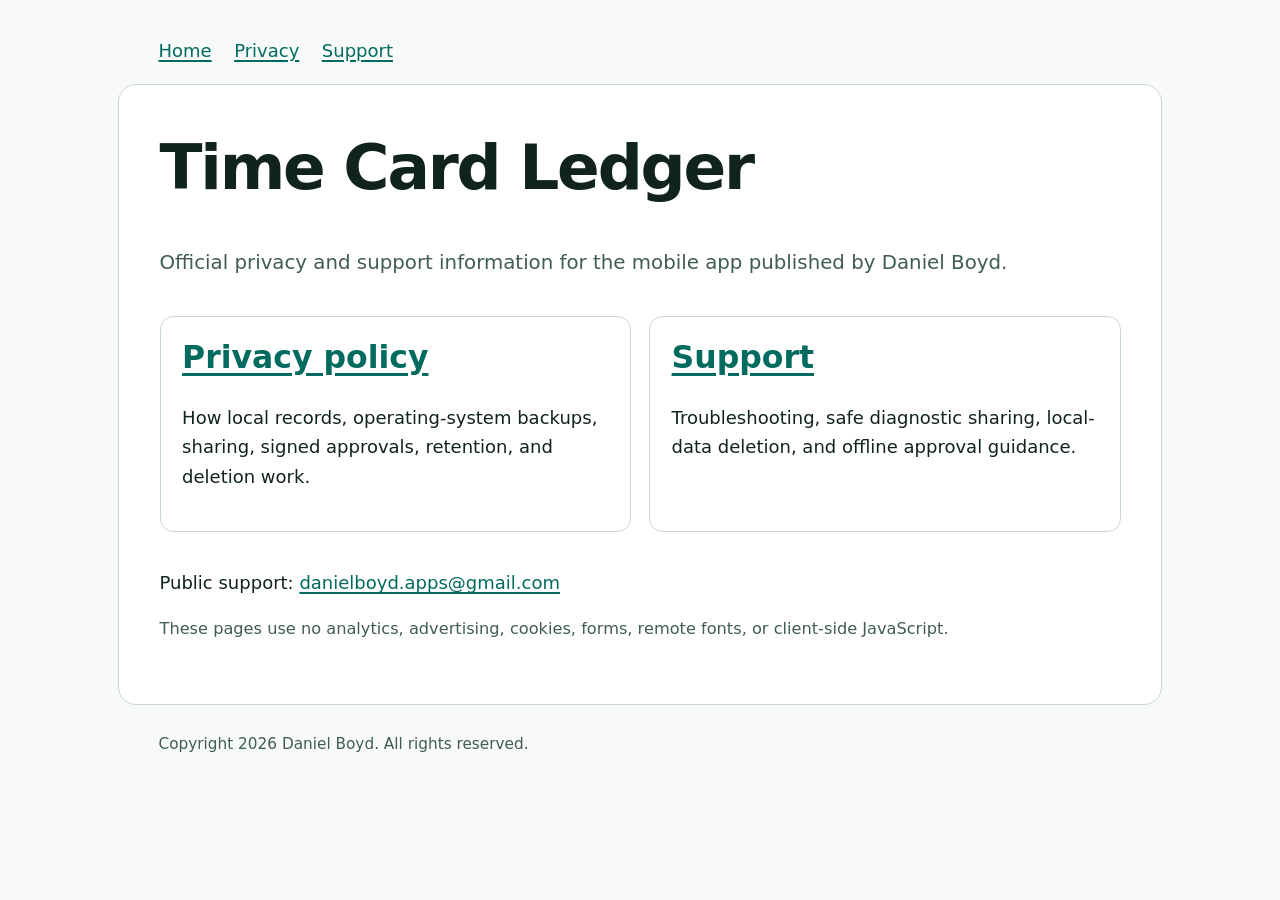
==== index.html @ 68ad3b0f "Publish Time Card Ledger legal and support pages" ====
<!doctype html>
<html lang="en">
<head>
  <meta charset="utf-8">
  <meta name="viewport" content="width=device-width, initial-scale=1">
  <meta name="description" content="Official privacy policy and support information for Time Card Ledger.">
  <title>Time Card Ledger — Legal and support</title>
  <link rel="stylesheet" href="./styles.css">
</head>
<body>
  <a class="skip-link" href="#content">Skip to content</a>
  <header>
    <nav aria-label="Legal pages">
      <ul>
        <li><a aria-current="page" href="./">Home</a></li>
        <li><a href="./privacy/">Privacy</a></li>
        <li><a href="./support/">Support</a></li>
      </ul>
    </nav>
  </header>
  <main id="content">
    <h1>Time Card Ledger</h1>
    <p class="lede">Official privacy and support information for the mobile app published by Daniel Boyd.</p>
    <div class="cards">
      <section class="card">
        <h2><a href="./privacy/">Privacy policy</a></h2>
        <p>How local records, operating-system backups, sharing, signed approvals, retention, and deletion work.</p>
      </section>
      <section class="card">
        <h2><a href="./support/">Support</a></h2>
        <p>Troubleshooting, safe diagnostic sharing, local-data deletion, and offline approval guidance.</p>
      </section>
    </div>
    <p>Public support: <a href="mailto:danielboyd.apps@gmail.com">danielboyd.apps@gmail.com</a></p>
    <p class="meta">These pages use no analytics, advertising, cookies, forms, remote fonts, or client-side JavaScript.</p>
  </main>
  <footer>Copyright 2026 Daniel Boyd. All rights reserved.</footer>
</body>
</html>
---- styles.css ----
:root {
  color-scheme: light dark;
  --background: #f7faf9;
  --surface: #ffffff;
  --text: #10231f;
  --muted: #405c55;
  --border: #c8d8d3;
  --link: #006b5e;
  --focus: #8a3ffc;
}

@media (prefers-color-scheme: dark) {
  :root {
    --background: #091512;
    --surface: #10231f;
    --text: #f3fbf8;
    --muted: #bed2cb;
    --border: #36554d;
    --link: #72e0cd;
    --focus: #d9c2ff;
  }
}

* {
  box-sizing: border-box;
}

html {
  background: var(--background);
  color: var(--text);
  font-family: system-ui, -apple-system, BlinkMacSystemFont, "Segoe UI", sans-serif;
  font-size: 18px;
  line-height: 1.65;
}

body {
  margin: 0;
}

a {
  color: var(--link);
  text-decoration-thickness: 0.1em;
  text-underline-offset: 0.16em;
}

a:focus-visible {
  border-radius: 0.15rem;
  outline: 0.2rem solid var(--focus);
  outline-offset: 0.2rem;
}

.skip-link {
  background: var(--surface);
  left: 1rem;
  padding: 0.65rem 0.85rem;
  position: absolute;
  top: -5rem;
  z-index: 10;
}

.skip-link:focus {
  top: 1rem;
}

header,
main,
footer {
  margin-inline: auto;
  max-width: 58rem;
  padding-inline: clamp(1rem, 4vw, 2.25rem);
}

header {
  padding-block: 2rem 1rem;
}

nav ul {
  display: flex;
  flex-wrap: wrap;
  gap: 0.75rem 1.25rem;
  list-style: none;
  margin: 0;
  padding: 0;
}

main {
  background: var(--surface);
  border: 1px solid var(--border);
  border-radius: 1rem;
  padding-block: clamp(1.25rem, 4vw, 2.5rem);
}

h1,
h2 {
  line-height: 1.2;
}

h1 {
  font-size: clamp(2rem, 7vw, 3.5rem);
  letter-spacing: -0.035em;
  margin-top: 0;
}

h2 {
  font-size: clamp(1.3rem, 4vw, 1.75rem);
  margin-top: 2.25rem;
}

.lede {
  color: var(--muted);
  font-size: 1.1rem;
}

.meta {
  color: var(--muted);
  font-size: 0.9rem;
}

.cards {
  display: grid;
  gap: 1rem;
  grid-template-columns: repeat(auto-fit, minmax(min(100%, 18rem), 1fr));
  margin-block: 2rem;
}

.card {
  border: 1px solid var(--border);
  border-radius: 0.75rem;
  padding: 1.2rem;
}

.card h2 {
  margin-top: 0;
}

code {
  overflow-wrap: anywhere;
}

footer {
  color: var(--muted);
  font-size: 0.85rem;
  padding-block: 1.5rem 3rem;
}

@media (prefers-reduced-motion: reduce) {
  *,
  *::before,
  *::after {
    scroll-behavior: auto !important;
  }
}
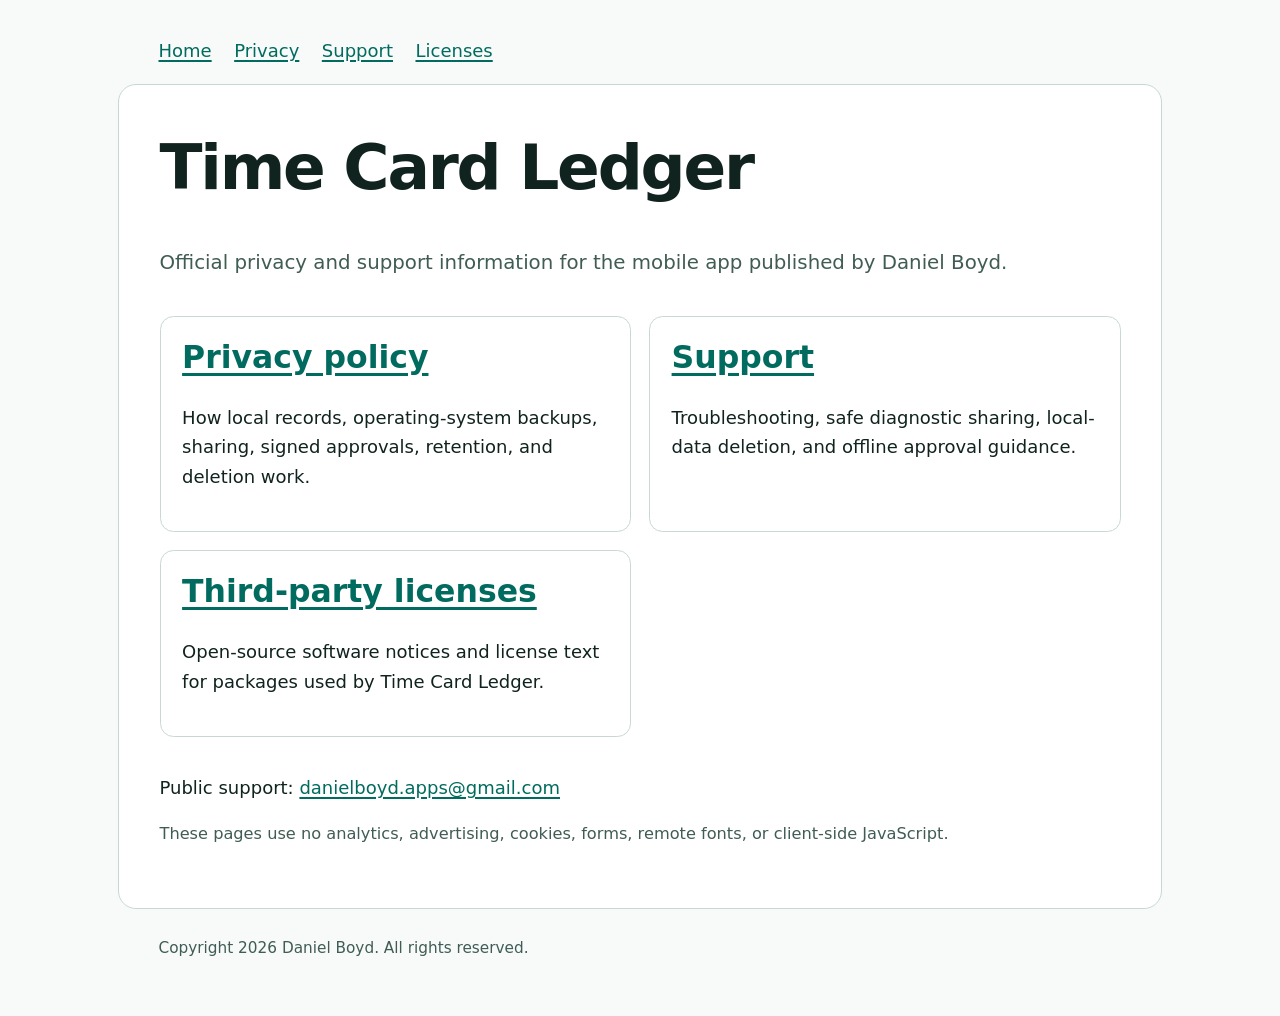
==== commit 51de133e: "Publish third-party software notices" ====
--- a/index.html
+++ b/index.html
@@ -15,6 +15,7 @@
         <li><a aria-current="page" href="./">Home</a></li>
         <li><a href="./privacy/">Privacy</a></li>
         <li><a href="./support/">Support</a></li>
+        <li><a href="./licenses/">Licenses</a></li>
       </ul>
     </nav>
   </header>
@@ -30,6 +31,10 @@
         <h2><a href="./support/">Support</a></h2>
         <p>Troubleshooting, safe diagnostic sharing, local-data deletion, and offline approval guidance.</p>
       </section>
+      <section class="card">
+        <h2><a href="./licenses/">Third-party licenses</a></h2>
+        <p>Open-source software notices and license text for packages used by Time Card Ledger.</p>
+      </section>
     </div>
     <p>Public support: <a href="mailto:danielboyd.apps@gmail.com">danielboyd.apps@gmail.com</a></p>
     <p class="meta">These pages use no analytics, advertising, cookies, forms, remote fonts, or client-side JavaScript.</p>
--- a/styles.css
+++ b/styles.css
@@ -137,6 +137,17 @@
   overflow-wrap: anywhere;
 }
 
+.notice-frame {
+  background: var(--background);
+  border: 1px solid var(--border);
+  border-radius: 0.5rem;
+  color-scheme: light dark;
+  display: block;
+  height: min(65rem, 72vh);
+  margin-top: 1.5rem;
+  width: 100%;
+}
+
 footer {
   color: var(--muted);
   font-size: 0.85rem;
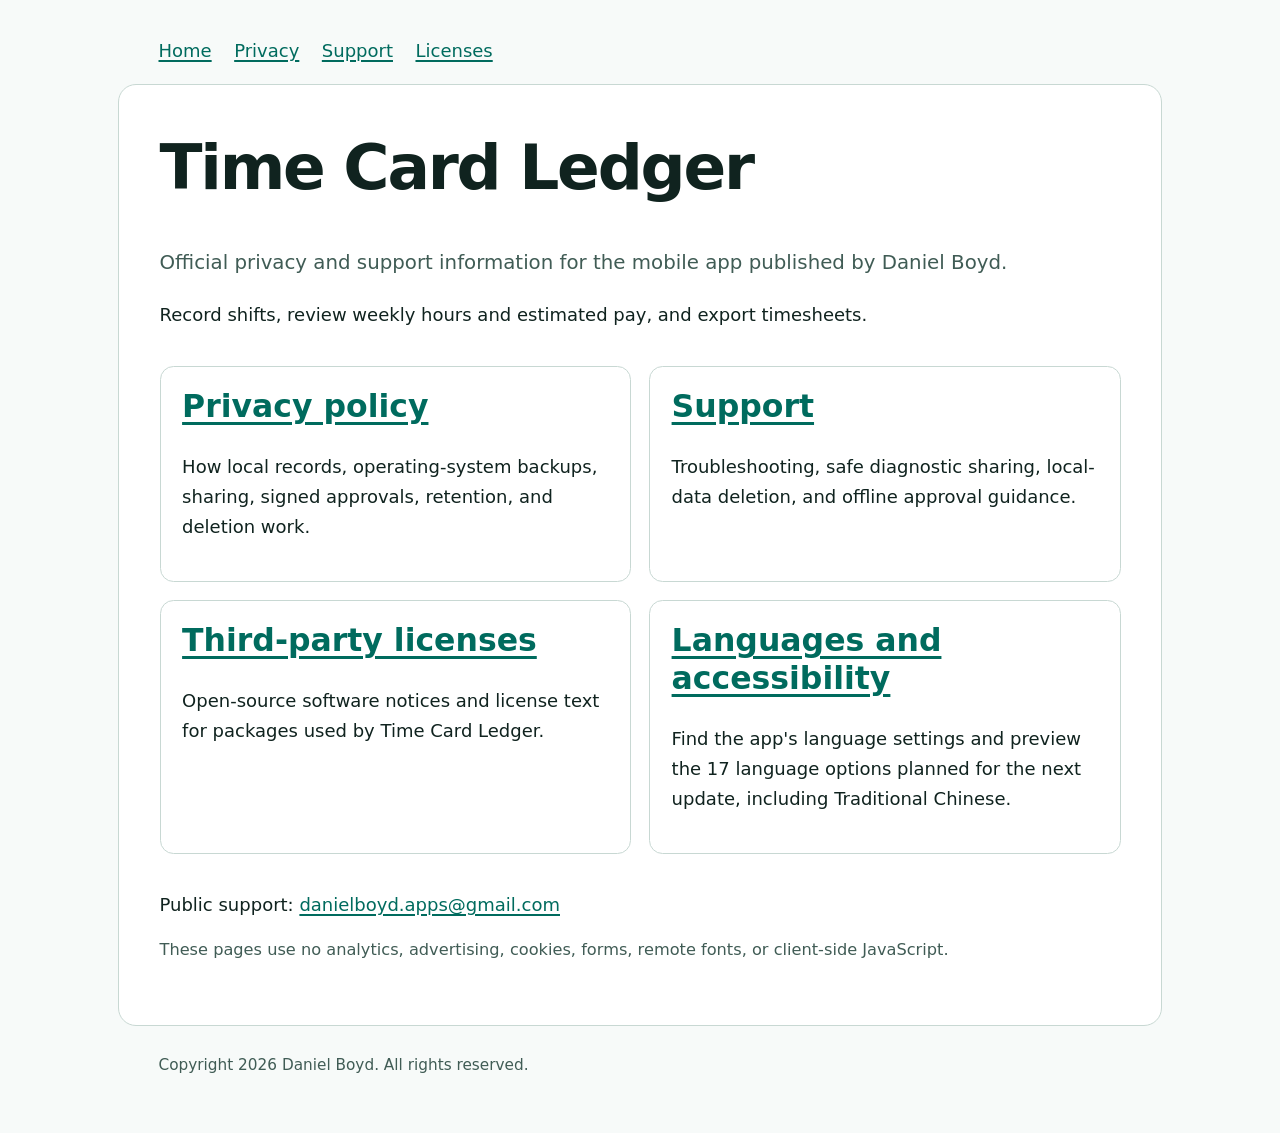
==== commit 9c7fcb51: "Add language guide and correct offline and Connected documentation scope" ====
--- a/index.html
+++ b/index.html
@@ -22,6 +22,7 @@
   <main id="content">
     <h1>Time Card Ledger</h1>
     <p class="lede">Official privacy and support information for the mobile app published by Daniel Boyd.</p>
+    <p>Record shifts, review weekly hours and estimated pay, and export timesheets.</p>
     <div class="cards">
       <section class="card">
         <h2><a href="./privacy/">Privacy policy</a></h2>
@@ -35,6 +36,10 @@
         <h2><a href="./licenses/">Third-party licenses</a></h2>
         <p>Open-source software notices and license text for packages used by Time Card Ledger.</p>
       </section>
+      <section class="card">
+        <h2><a href="./languages/">Languages and accessibility</a></h2>
+        <p>Find the app's language settings and preview the 17 language options planned for the next update, including Traditional Chinese.</p>
+      </section>
     </div>
     <p>Public support: <a href="mailto:danielboyd.apps@gmail.com">danielboyd.apps@gmail.com</a></p>
     <p class="meta">These pages use no analytics, advertising, cookies, forms, remote fonts, or client-side JavaScript.</p>
--- a/styles.css
+++ b/styles.css
@@ -137,15 +137,94 @@
   overflow-wrap: anywhere;
 }
 
-.notice-frame {
+/* Inventory layout changes presentation only; downloadable notices stay exact. */
+.notice-contents {
+  display: flex;
+  flex-wrap: wrap;
+  gap: 0.5rem 1.25rem;
+  margin-block: 1.5rem;
+  padding-block: 1rem;
+  border-block: 1px solid var(--border);
+  font-size: 0.9rem;
+}
+
+.notice-inventory {
+  min-width: 0;
+  overflow-wrap: anywhere;
+}
+
+.notice-inventory h2,
+.notice-inventory h3 {
+  scroll-margin-top: 1rem;
+}
+
+.notice-inventory h3 {
+  margin-top: 2rem;
+  padding-top: 1.5rem;
+  border-top: 1px solid var(--border);
+}
+
+.notice-table {
+  max-width: 100%;
+  max-height: 34rem;
+  overflow: auto;
+  margin-block: 1rem;
+  border: 1px solid var(--border);
+  border-radius: 0.5rem;
+  font-size: 0.8rem;
+}
+
+.notice-table table {
+  width: 100%;
+  border-collapse: collapse;
+  text-align: start;
+}
+
+.notice-table th,
+.notice-table td {
+  min-width: 9rem;
+  padding: 0.65rem 0.8rem;
+  vertical-align: top;
+  border-bottom: 1px solid var(--border);
+}
+
+.notice-table th {
+  position: sticky;
+  top: 0;
   background: var(--background);
+}
+
+.license-text {
+  margin-block: 1rem 2rem;
   border: 1px solid var(--border);
   border-radius: 0.5rem;
-  color-scheme: light dark;
-  display: block;
-  height: min(65rem, 72vh);
-  margin-top: 1.5rem;
-  width: 100%;
+  background: var(--background);
+}
+
+.license-text summary {
+  min-height: 44px;
+  padding: 0.6rem 1rem;
+  cursor: pointer;
+  color: var(--link);
+}
+
+.license-text pre {
+  max-height: 34rem;
+  overflow: auto;
+  white-space: pre-wrap;
+  overflow-wrap: anywhere;
+  margin: 0;
+  padding: 1rem;
+  border-top: 1px solid var(--border);
+  font-size: 0.8rem;
+  line-height: 1.55;
+}
+
+.notice-table:focus-visible,
+.license-text summary:focus-visible,
+.license-text pre:focus-visible {
+  outline: 0.2rem solid var(--focus);
+  outline-offset: 0.15rem;
 }
 
 footer {
